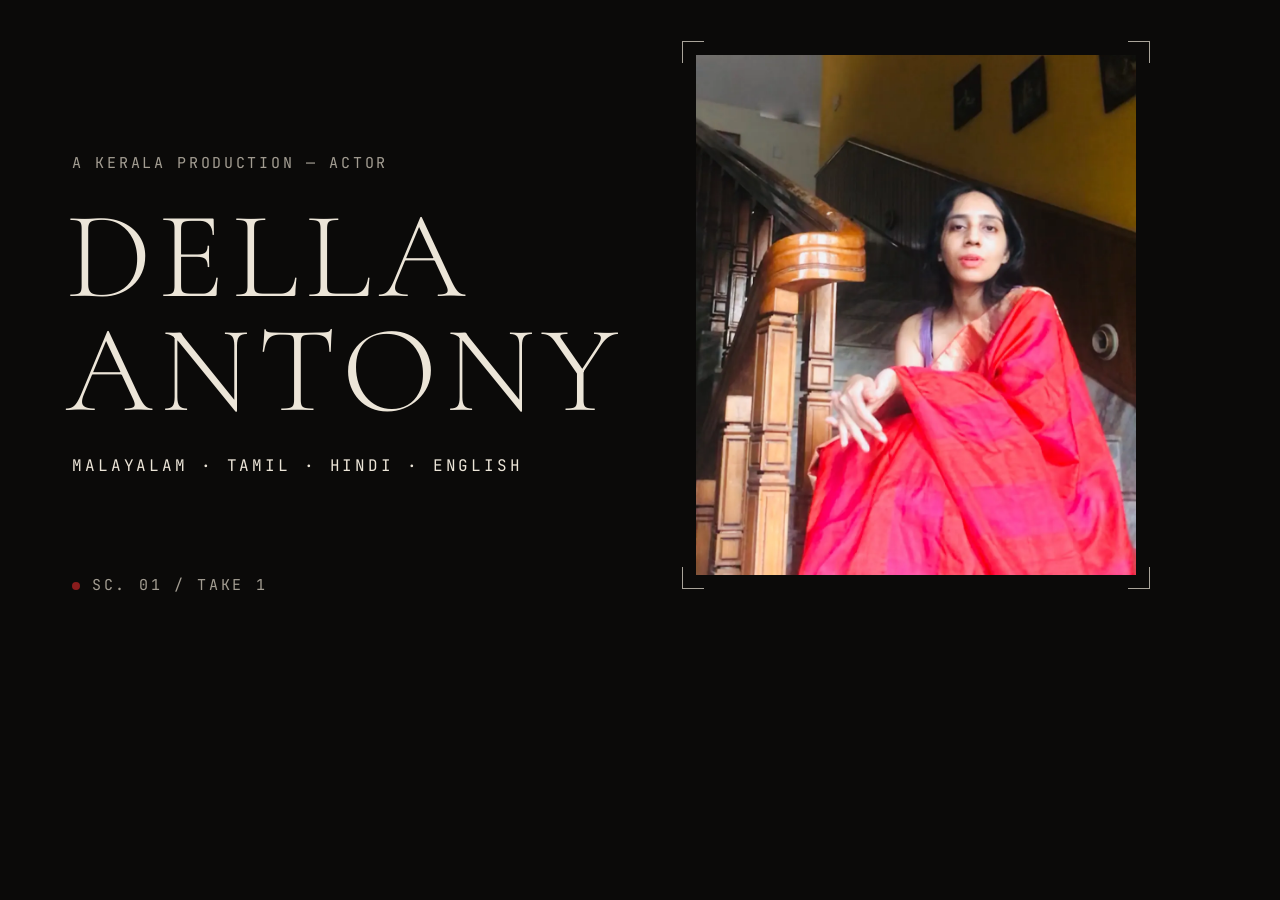
==== della-portfolio/tools/og.html @ 74bdc19a "Add Della Antony actor portfolio site ("a film in five scenes") Static one-page site (index.html, st" ====
<!doctype html><meta charset="utf-8">
<style>
@font-face{font-family:C;font-weight:300;src:url(../site/fonts/cormorant-garamond-latin-300-normal.woff2)}
@font-face{font-family:M;src:url(../site/fonts/jetbrains-mono-latin-400-normal.woff2)}
*{box-sizing:border-box;margin:0}
body{width:1200px;height:630px;background:#0B0A09;color:#ECE5D8;position:relative;overflow:hidden}
.ph{position:absolute;right:64px;top:55px;width:440px;height:520px;border:0}
.ph img{width:100%;height:100%;object-fit:cover;object-position:52% 42%;display:block}
.c{position:absolute;width:22px;height:22px;border:1px solid rgba(236,229,216,.7)}
.tl{top:-14px;left:-14px;border-right:0;border-bottom:0}.tr{top:-14px;right:-14px;border-left:0;border-bottom:0}
.bl{bottom:-14px;left:-14px;border-right:0;border-top:0}.br{bottom:-14px;right:-14px;border-left:0;border-top:0}
.t{position:absolute;left:72px;top:0;bottom:0;display:flex;flex-direction:column;justify-content:center;gap:26px}
.m{font:400 15px/1.5 M;letter-spacing:.18em;text-transform:uppercase;color:#A39D92}
h1{font:300 124px/.92 C;text-transform:uppercase;letter-spacing:.06em;margin-left:-6px}
.l{font:400 16px/1.5 M;letter-spacing:.18em;text-transform:uppercase;color:#ECE5D8}
.d{display:inline-block;width:8px;height:8px;border-radius:50%;background:#8A1C1C;margin-right:12px}
.s{position:absolute;left:72px;bottom:34px}
</style>
<div class="t"><p class="m">A Kerala production — Actor</p><h1>Della<br>Antony</h1><p class="l">Malayalam · Tamil · Hindi · English</p></div>
<p class="m s"><span class="d"></span>SC. 01 / TAKE 1</p>
<div class="ph"><img src="../site/assets/hero/hero-lg.webp"><i class="c tl"></i><i class="c tr"></i><i class="c bl"></i><i class="c br"></i></div>
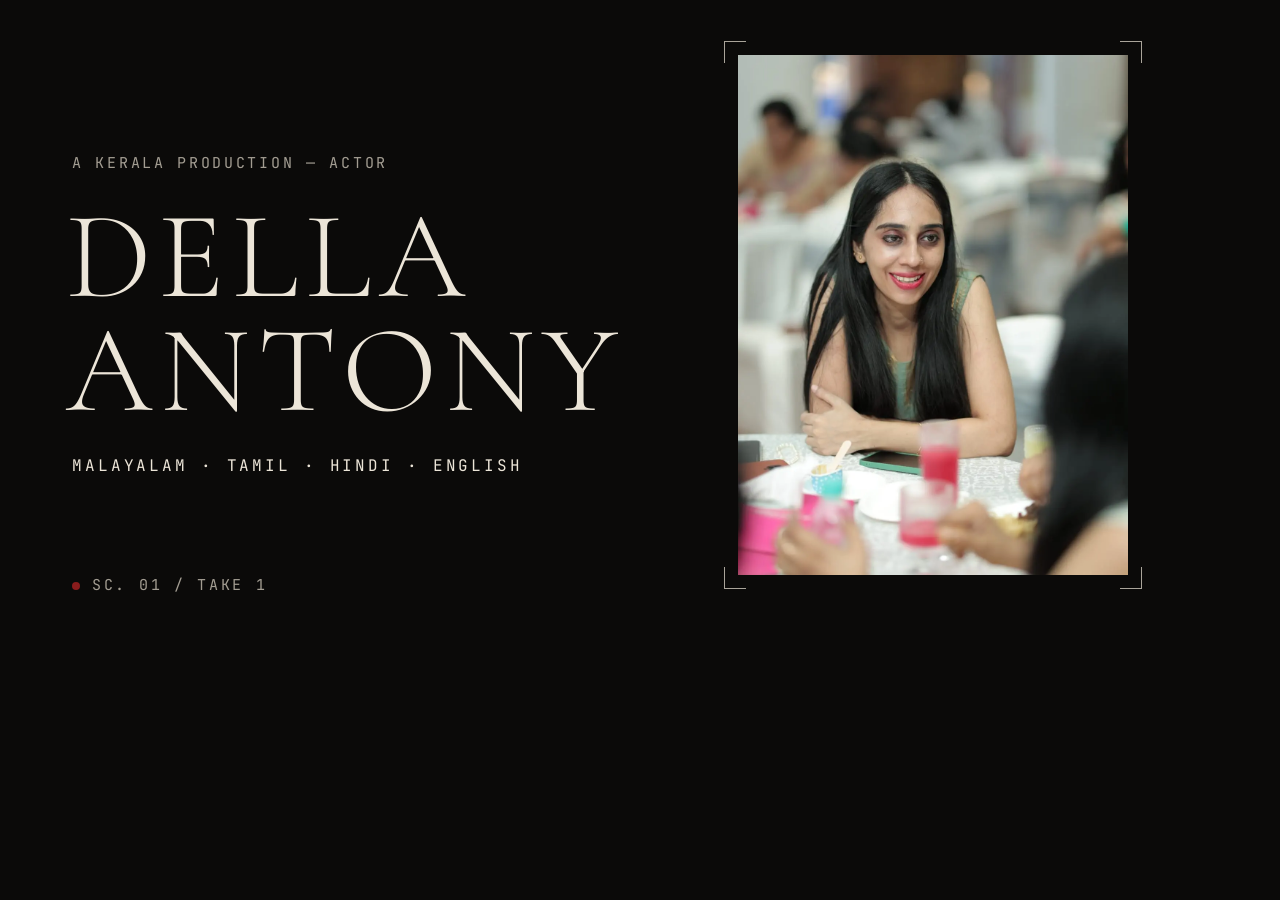
==== commit 4a781359: "Portfolio v2: redesign to the approved canvas Seven scenes: hero (smiling portrait), tabbed biodata " ====
--- a/della-portfolio/tools/og.html
+++ b/della-portfolio/tools/og.html
@@ -4,8 +4,8 @@
 @font-face{font-family:M;src:url(../site/fonts/jetbrains-mono-latin-400-normal.woff2)}
 *{box-sizing:border-box;margin:0}
 body{width:1200px;height:630px;background:#0B0A09;color:#ECE5D8;position:relative;overflow:hidden}
-.ph{position:absolute;right:64px;top:55px;width:440px;height:520px;border:0}
-.ph img{width:100%;height:100%;object-fit:cover;object-position:52% 42%;display:block}
+.ph{position:absolute;right:72px;top:55px;width:390px;height:520px;border:0}
+.ph img{width:100%;height:100%;object-fit:cover;object-position:50% 24%;display:block}
 .c{position:absolute;width:22px;height:22px;border:1px solid rgba(236,229,216,.7)}
 .tl{top:-14px;left:-14px;border-right:0;border-bottom:0}.tr{top:-14px;right:-14px;border-left:0;border-bottom:0}
 .bl{bottom:-14px;left:-14px;border-right:0;border-top:0}.br{bottom:-14px;right:-14px;border-left:0;border-top:0}
@@ -18,4 +18,4 @@
 </style>
 <div class="t"><p class="m">A Kerala production — Actor</p><h1>Della<br>Antony</h1><p class="l">Malayalam · Tamil · Hindi · English</p></div>
 <p class="m s"><span class="d"></span>SC. 01 / TAKE 1</p>
-<div class="ph"><img src="../site/assets/hero/hero-lg.webp"><i class="c tl"></i><i class="c tr"></i><i class="c bl"></i><i class="c br"></i></div>
+<div class="ph"><img src="../site/assets/photos/hero-1600.webp"><i class="c tl"></i><i class="c tr"></i><i class="c bl"></i><i class="c br"></i></div>
